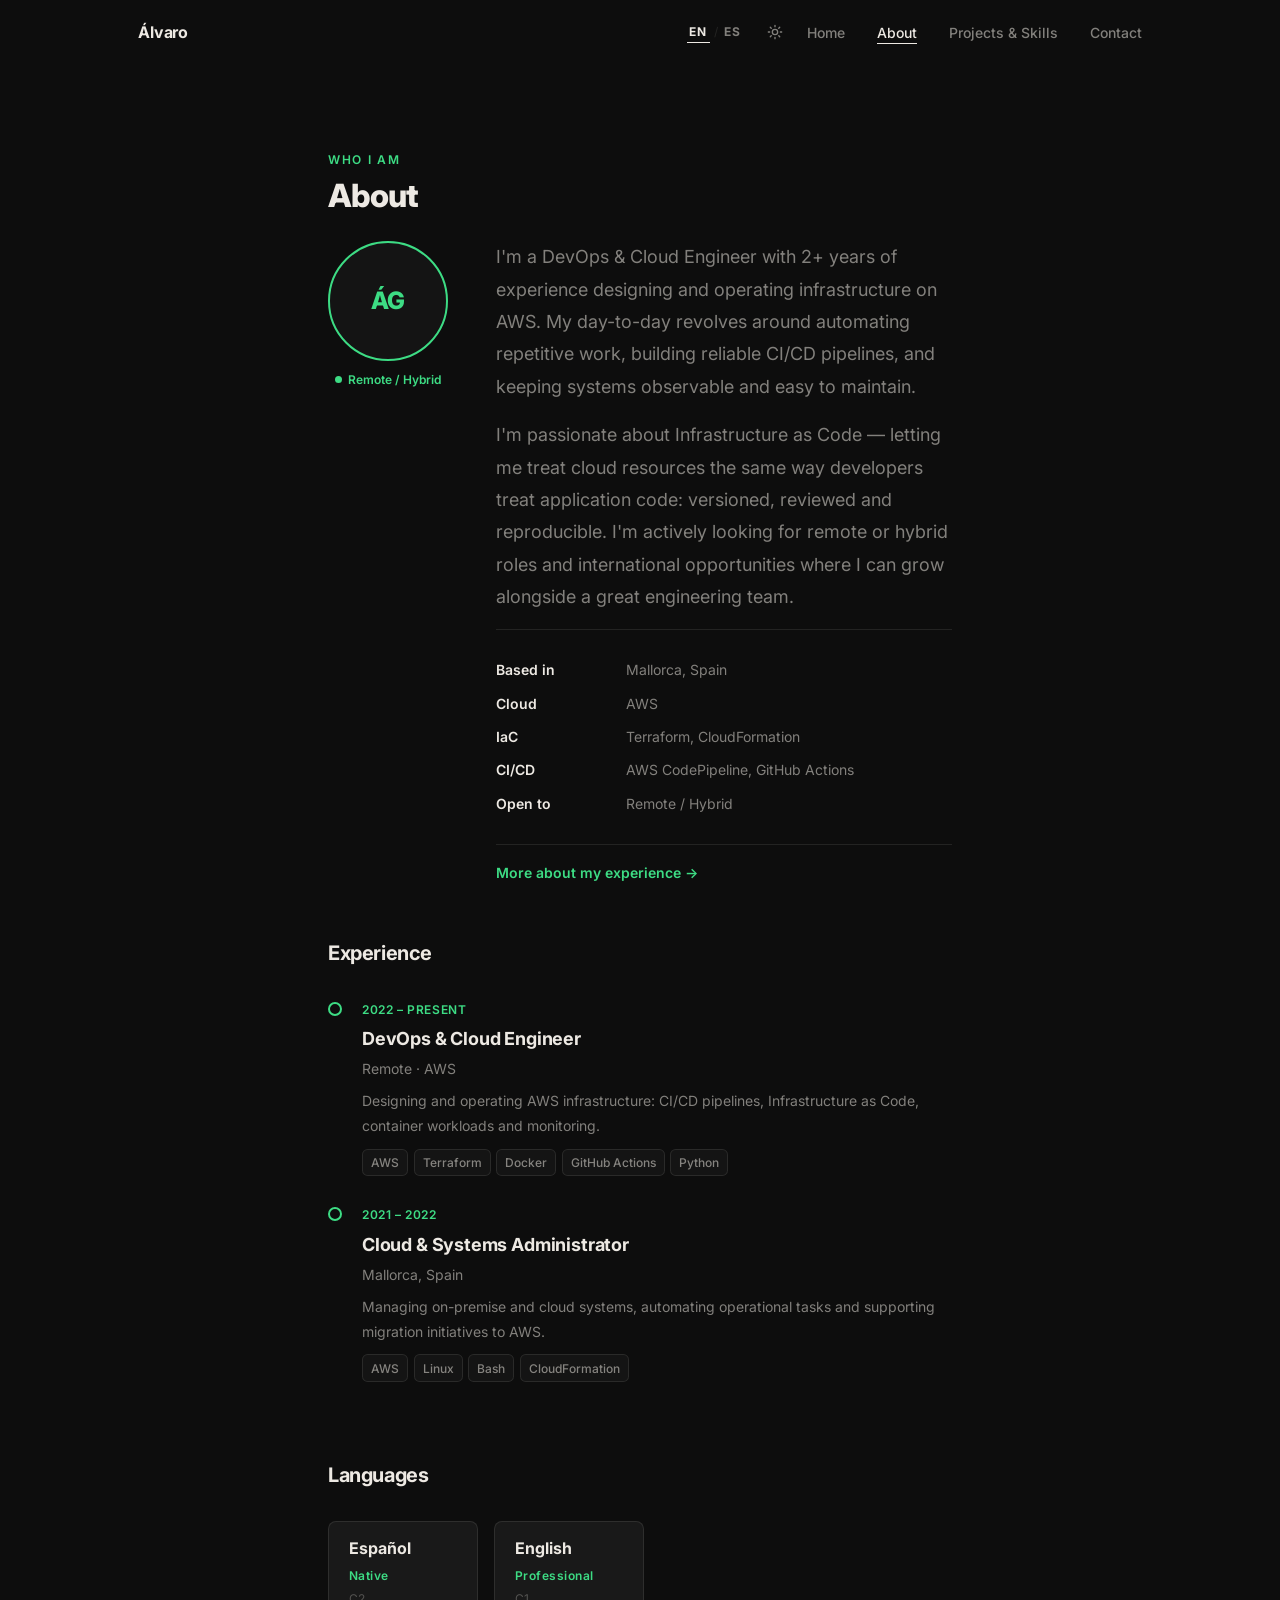
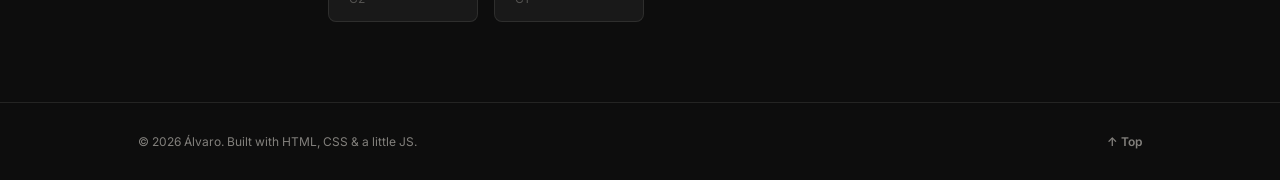
==== about.html @ f9c5a9f3 "claude" ====
<!DOCTYPE html>
<html lang="en">

<head>
    <meta charset="UTF-8" />
    <meta name="viewport" content="width=device-width, initial-scale=1.0" />
    <meta id="meta-desc" name="description"
        content="Álvaro — DevOps & Cloud Engineer. Learn more about my background and what I'm looking for." />
    <title>Álvaro — About</title>
    <meta property="og:title" content="Álvaro — About" />
    <meta property="og:description" content="DevOps & Cloud Engineer with 2+ years on AWS. Based in Mallorca, open to remote opportunities." />
    <meta property="og:type" content="website" />
    <meta property="og:url" content="https://algonzalez.cloud/portfolio/about.html" />
    <meta property="og:image" content="https://algonzalez.cloud/portfolio/imagenes/favicon.png" />
    <link rel="icon" type="image/png" href="imagenes/favicon.png">
    <link rel="preconnect" href="https://fonts.googleapis.com" />
    <link rel="preconnect" href="https://fonts.gstatic.com" crossorigin />
    <link
        href="https://fonts.googleapis.com/css2?family=Inter:ital,wght@0,300;0,400;0,500;0,600;0,700;0,800;1,400&display=swap"
        rel="stylesheet" />
    <link rel="stylesheet" href="styles.css" />
</head>

<body class="page-inner" data-page="about">

    <header class="site-header">
        <div class="container header-inner">
            <a href="index.html" class="logo">Álvaro</a>
            <div class="header-right">
                <div class="lang-switcher" role="group" aria-label="Language selector">
                    <button class="lang-btn" id="langEN" data-lang="en" aria-pressed="true">EN</button>
                    <span class="lang-sep" aria-hidden="true">/</span>
                    <button class="lang-btn" id="langES" data-lang="es" aria-pressed="false">ES</button>
                </div>
                <button class="theme-toggle" id="themeToggle" aria-label="Switch to light mode">
                    <svg class="icon-sun" xmlns="http://www.w3.org/2000/svg" width="16" height="16" viewBox="0 0 24 24"
                        fill="none" stroke="currentColor" stroke-width="2" stroke-linecap="round"
                        stroke-linejoin="round" aria-hidden="true">
                        <circle cx="12" cy="12" r="4" />
                        <path
                            d="M12 2v2M12 20v2M4.93 4.93l1.41 1.41M17.66 17.66l1.41 1.41M2 12h2M20 12h2M6.34 17.66l-1.41 1.41M19.07 4.93l-1.41 1.41" />
                    </svg>
                    <svg class="icon-moon" xmlns="http://www.w3.org/2000/svg" width="16" height="16" viewBox="0 0 24 24"
                        fill="none" stroke="currentColor" stroke-width="2" stroke-linecap="round"
                        stroke-linejoin="round" aria-hidden="true">
                        <path d="M21 12.79A9 9 0 1 1 11.21 3 7 7 0 0 0 21 12.79z" />
                    </svg>
                </button>
                <button class="nav-toggle" id="navToggle" aria-label="Toggle navigation" aria-expanded="false">
                    <span></span><span></span><span></span>
                </button>
                <nav class="main-nav" id="mainNav" aria-label="Main navigation">
                    <ul>
                        <li><a href="index.html" data-i18n="nav-home">Home</a></li>
                        <li><a href="about.html" data-i18n="nav-about">About</a></li>
                        <li><a href="projects.html" data-i18n="nav-projects">Projects & Skills</a></li>
                        <li><a href="contact.html" data-i18n="nav-contact">Contact</a></li>
                    </ul>
                </nav>
            </div>
        </div>
    </header>

    <main>
        <section class="page-section" id="about">
            <div class="container section-inner">
                <span class="section-label" data-i18n="label-about">Who I am</span>
                <h1 class="section-title" data-i18n="title-about">About</h1>
                <div class="about-layout reveal">
                    <!-- Avatar -->
                    <div class="avatar-col">
                        <div class="avatar-circle" aria-hidden="true">ÁG</div>
                        <div class="avatar-available">
                            <span class="avail-dot"></span>
                            <span data-i18n="fact-open-val">Remote / Hybrid</span>
                        </div>
                    </div>

                    <!-- Bio + facts -->
                    <div class="about-content-col">
                        <div class="about-story">
                            <p data-i18n="about-p1">I'm a DevOps &amp; Cloud Engineer with 2+ years of experience designing and
                                operating infrastructure on AWS. My day-to-day revolves around automating repetitive work,
                                building reliable CI/CD pipelines, and keeping systems observable and easy to maintain.</p>
                            <p data-i18n="about-p2">I'm passionate about Infrastructure as Code — letting me treat cloud
                                resources the same way developers treat application code: versioned, reviewed and reproducible.
                                I'm actively looking for remote or hybrid roles and international opportunities where I can grow
                                alongside a great engineering team.</p>
                            <ul class="about-facts">
                                <li><span class="fact-key" data-i18n="fact-location-key">Based in</span><span class="fact-val"
                                        data-i18n="fact-location-val">Mallorca, Spain</span></li>
                                <li><span class="fact-key" data-i18n="fact-cloud-key">Cloud</span><span class="fact-val">AWS</span></li>
                                <li><span class="fact-key" data-i18n="fact-iac-key">IaC</span><span class="fact-val">Terraform, CloudFormation</span></li>
                                <li><span class="fact-key" data-i18n="fact-cicd-key">CI/CD</span><span class="fact-val">AWS CodePipeline, GitHub Actions</span></li>
                                <li><span class="fact-key" data-i18n="fact-open-key">Open to</span><span class="fact-val" data-i18n="fact-open-val">Remote / Hybrid</span></li>
                            </ul>
                            <a href="projects.html" class="text-link" data-i18n="about-link">More about my experience →</a>
                        </div>
                    </div>
                </div>

                <!-- Experience timeline -->
                <div class="reveal">
                    <h2 class="section-subtitle" data-i18n="exp-title">Experience</h2>
                    <div class="experience-timeline">
                        <div class="timeline-item">
                            <div class="timeline-dot"></div>
                            <div>
                                <span class="timeline-period" data-i18n="exp1-period">2022 – Present</span>
                                <p class="timeline-role" data-i18n="exp1-role">DevOps &amp; Cloud Engineer</p>
                                <p class="timeline-place" data-i18n="exp1-place">Remote · AWS</p>
                                <p class="timeline-desc" data-i18n="exp1-desc">Designing and operating AWS infrastructure: CI/CD pipelines, Infrastructure as Code, container workloads and monitoring.</p>
                                <div class="timeline-tags">
                                    <span class="timeline-tag">AWS</span>
                                    <span class="timeline-tag">Terraform</span>
                                    <span class="timeline-tag">Docker</span>
                                    <span class="timeline-tag">GitHub Actions</span>
                                    <span class="timeline-tag">Python</span>
                                </div>
                            </div>
                        </div>
                        <div class="timeline-item">
                            <div class="timeline-dot"></div>
                            <div>
                                <span class="timeline-period" data-i18n="exp2-period">2021 – 2022</span>
                                <p class="timeline-role" data-i18n="exp2-role">Cloud &amp; Systems Administrator</p>
                                <p class="timeline-place" data-i18n="exp2-place">Mallorca, Spain</p>
                                <p class="timeline-desc" data-i18n="exp2-desc">Managing on-premise and cloud systems, automating operational tasks and supporting migration initiatives to AWS.</p>
                                <div class="timeline-tags">
                                    <span class="timeline-tag">AWS</span>
                                    <span class="timeline-tag">Linux</span>
                                    <span class="timeline-tag">Bash</span>
                                    <span class="timeline-tag">CloudFormation</span>
                                </div>
                            </div>
                        </div>
                    </div>
                </div>

                <!-- Languages -->
                <div class="reveal">
                    <h2 class="section-subtitle" data-i18n="lang-title">Languages</h2>
                    <div class="lang-grid">
                        <div class="lang-card">
                            <p class="lang-name">Español</p>
                            <p class="lang-level">Native</p>
                            <p class="lang-sub">C2</p>
                        </div>
                        <div class="lang-card">
                            <p class="lang-name">English</p>
                            <p class="lang-level">Professional</p>
                            <p class="lang-sub">C1</p>
                        </div>
                    </div>
                </div>
            </div>
        </section>
    </main>

    <footer class="site-footer">
        <div class="container footer-inner">
            <p data-i18n="footer-text">&copy; <span id="year"></span> Álvaro. Built with HTML, CSS &amp; a little JS.
            </p>
            <a href="#" class="back-top" data-i18n="footer-top">↑ Top</a>
        </div>
    </footer>

    <script src="main.js"></script>
</body>

</html>
---- styles.css ----
/* ============================================================
   CSS CUSTOM PROPERTIES
   ============================================================ */
:root {
  /* DARK theme — default */
  --bg: #0d0d0d;
  --bg-alt: #141414;
  --surface: #191919;
  --text: #ede9e3;
  --text-muted: rgba(237, 233, 227, .52);
  --text-light: rgba(237, 233, 227, .28);
  --accent: #3ddc84;
  --accent-hover: #2bc972;
  --border: rgba(237, 233, 227, .1);
  --header-scrolled: rgba(13, 13, 13, .92);

  --font: 'Inter', system-ui, -apple-system, sans-serif;
  --fs-xs: 0.75rem;
  --fs-sm: 0.875rem;
  --fs-base: 1rem;
  --fs-lg: 1.125rem;
  --fs-xl: 1.25rem;
  --fs-2xl: 1.5rem;
  --fs-3xl: 2rem;
  --fs-4xl: 3rem;

  --space-xs: .5rem;
  --space-sm: 1rem;
  --space-md: 1.75rem;
  --space-lg: 3rem;
  --space-xl: 5rem;
  --space-2xl: 8rem;

  --radius: .5rem;
  --radius-sm: .35rem;
  --radius-full: 999px;
  --transition: .22s ease;
  --max-w: 1060px;
  --narrow-w: 680px;
  --header-h: 64px;
}

/* LIGHT theme override */
body.light-mode {
  --bg: #faf9f7;
  --bg-alt: #f2f0ec;
  --surface: #ffffff;
  --text: #1a1a1a;
  --text-muted: #6b6b6b;
  --text-light: #9a9a9a;
  --accent: #16a34a;
  --accent-hover: #15803d;
  --border: #e4e1db;
  --header-scrolled: rgba(250, 249, 247, .93);
}

/* ============================================================
   RESET & BASE
   ============================================================ */
*,
*::before,
*::after {
  box-sizing: border-box;
  margin: 0;
  padding: 0;
}

html {
  scroll-behavior: smooth;
  font-size: 16px;
}

body {
  font-family: var(--font);
  background-color: var(--bg);
  color: var(--text);
  line-height: 1.75;
  -webkit-font-smoothing: antialiased;
  transition: background-color .3s ease, color .3s ease;
}

img {
  max-width: 100%;
  display: block;
}

a {
  color: inherit;
  text-decoration: none;
}

ul {
  list-style: none;
}

/* Inner pages entrance animation */
.page-inner main {
  animation: pageFadeIn .4s ease both;
}

@keyframes pageFadeIn {
  from {
    opacity: 0;
    transform: translateY(10px);
  }

  to {
    opacity: 1;
    transform: translateY(0);
  }
}

/* ============================================================
   LAYOUT
   ============================================================ */
.container {
  width: 100%;
  max-width: var(--max-w);
  margin-inline: auto;
  padding-inline: var(--space-md);
}

.section-inner {
  max-width: var(--narrow-w);
}

/* ============================================================
   HEADER
   ============================================================ */
.site-header {
  position: fixed;
  top: 0;
  left: 0;
  right: 0;
  height: var(--header-h);
  z-index: 1000;
  background-color: transparent;
  border-bottom: 1px solid transparent;
  transition: background var(--transition), border-color var(--transition),
    backdrop-filter var(--transition);
}

.site-header.scrolled {
  background-color: var(--header-scrolled);
  backdrop-filter: blur(16px);
  -webkit-backdrop-filter: blur(16px);
  border-bottom-color: var(--border);
}

.header-inner {
  display: flex;
  align-items: center;
  justify-content: space-between;
  height: 100%;
}

.header-right {
  display: flex;
  align-items: center;
  gap: 1.25rem;
}

.logo {
  font-size: var(--fs-base);
  font-weight: 700;
  letter-spacing: -.01em;
  color: var(--text);
  transition: color var(--transition);
}

.logo:hover {
  color: var(--accent);
}

/* Nav links */
.main-nav ul {
  display: flex;
  align-items: center;
  gap: 2rem;
}

.main-nav a {
  font-size: var(--fs-sm);
  font-weight: 500;
  color: var(--text-muted);
  position: relative;
  transition: color var(--transition);
}

.main-nav a::after {
  content: '';
  position: absolute;
  left: 0;
  bottom: -3px;
  width: 0;
  height: 1px;
  background: var(--text);
  transition: width var(--transition);
}

.main-nav a:hover,
.main-nav a.active {
  color: var(--text);
}

.main-nav a:hover::after,
.main-nav a.active::after {
  width: 100%;
}

/* ============================================================
   LANGUAGE SWITCHER
   ============================================================ */
.lang-switcher {
  display: flex;
  align-items: center;
  gap: .25rem;
}

.lang-btn {
  background: none;
  border: none;
  cursor: pointer;
  font-family: var(--font);
  font-size: var(--fs-xs);
  font-weight: 700;
  letter-spacing: .1em;
  color: var(--text-muted);
  padding: 2px;
  position: relative;
  transition: color var(--transition);
}

.lang-btn::after {
  content: '';
  position: absolute;
  left: 0;
  bottom: -2px;
  width: 0;
  height: 1.5px;
  background: var(--text);
  transition: width var(--transition);
}

.lang-btn[aria-pressed="true"] {
  color: var(--text);
}

.lang-btn[aria-pressed="true"]::after {
  width: 100%;
}

.lang-btn:hover {
  color: var(--text);
}

.lang-btn:focus-visible {
  outline: 2px solid var(--accent);
  outline-offset: 3px;
  border-radius: 2px;
}

.lang-sep {
  font-size: var(--fs-xs);
  color: var(--border);
  user-select: none;
}

/* ============================================================
   THEME TOGGLE
   ============================================================ */
.theme-toggle {
  display: flex;
  align-items: center;
  justify-content: center;
  background: none;
  border: none;
  cursor: pointer;
  color: var(--text-muted);
  padding: 4px;
  border-radius: var(--radius-sm);
  transition: color var(--transition);
  flex-shrink: 0;
}

.theme-toggle:hover {
  color: var(--text);
}

.theme-toggle:focus-visible {
  outline: 2px solid var(--accent);
  outline-offset: 3px;
}

/* Icon visibility: dark mode shows sun, light mode shows moon */
.icon-sun {
  display: flex;
}

.icon-moon {
  display: none;
}

body.light-mode .icon-sun {
  display: none;
}

body.light-mode .icon-moon {
  display: flex;
}

/* ============================================================
   HAMBURGER (mobile)
   ============================================================ */
.nav-toggle {
  display: none;
  flex-direction: column;
  justify-content: center;
  gap: 5px;
  background: none;
  border: none;
  cursor: pointer;
  padding: 4px;
}

.nav-toggle span {
  display: block;
  width: 22px;
  height: 1.5px;
  background: var(--text);
  border-radius: 2px;
  transition: transform .28s, opacity .28s;
}

.nav-toggle[aria-expanded="true"] span:nth-child(1) {
  transform: translateY(6.5px) rotate(45deg);
}

.nav-toggle[aria-expanded="true"] span:nth-child(2) {
  opacity: 0;
}

.nav-toggle[aria-expanded="true"] span:nth-child(3) {
  transform: translateY(-6.5px) rotate(-45deg);
}

/* ============================================================
   HERO  (index.html)
   ============================================================ */
.hero-home {
  min-height: 100svh;
  display: flex;
  flex-direction: column;
  align-items: center;
  justify-content: center;
  text-align: center;
  padding: var(--header-h) var(--space-md) var(--space-lg);
  position: relative;
  overflow: hidden;
}

.hero-home::before {
  content: '';
  position: absolute;
  inset: 0;
  pointer-events: none;
  background: radial-gradient(ellipse 900px 700px at 50% 35%,
      rgba(61, 220, 132, .06) 0%, transparent 68%);
}

body.light-mode .hero-home::before {
  background: radial-gradient(ellipse 900px 700px at 50% 35%,
      rgba(22, 163, 74, .05) 0%, transparent 68%);
}

.hero-content {
  position: relative;
  z-index: 1;
  max-width: 640px;
  display: flex;
  flex-direction: column;
  align-items: center;
}

.hero-eyebrow {
  font-size: var(--fs-base);
  font-weight: 400;
  font-style: italic;
  color: var(--text-muted);
  margin-bottom: .35rem;
}

.hero-name {
  font-size: clamp(4rem, 16vw, 8.5rem);
  font-weight: 800;
  letter-spacing: -.045em;
  line-height: 1;
  color: var(--text);
  margin-bottom: .4rem;
}

.hero-name-accent {
  display: block;
  width: 48px;
  height: 3px;
  background: var(--accent);
  border-radius: 2px;
  margin: 0 auto 1.4rem;
}

.hero-role {
  font-size: var(--fs-xl);
  font-weight: 600;
  color: var(--text);
  letter-spacing: -.01em;
  margin-bottom: .75rem;
}

.hero-tagline {
  font-size: var(--fs-base);
  color: var(--text-muted);
  line-height: 1.75;
  max-width: 440px;
  margin-bottom: 2.25rem;
}

.hero-btns {
  display: flex;
  flex-wrap: wrap;
  gap: .85rem;
  justify-content: center;
}

.home-btn {
  display: inline-flex;
  align-items: center;
  padding: .75rem 2rem;
  border-radius: var(--radius-full);
  border: 1.5px solid var(--text);
  font-family: var(--font);
  font-size: var(--fs-sm);
  font-weight: 500;
  color: var(--text);
  letter-spacing: .025em;
  cursor: pointer;
  transition: background var(--transition), color var(--transition),
    border-color var(--transition), transform var(--transition);
}

.home-btn:hover {
  background: var(--text);
  color: var(--bg);
  transform: translateY(-2px);
}

.home-btn:focus-visible {
  outline: 2px solid var(--accent);
  outline-offset: 3px;
}

/* ============================================================
   INNER PAGES — shared section layout
   ============================================================ */
.page-section {
  padding-block: var(--space-xl);
  padding-top: calc(var(--header-h) + var(--space-xl));
}

.section-label {
  display: inline-block;
  font-size: var(--fs-xs);
  font-weight: 600;
  letter-spacing: .14em;
  text-transform: uppercase;
  color: var(--accent);
  margin-bottom: var(--space-xs);
}

.section-title {
  font-size: var(--fs-3xl);
  font-weight: 800;
  letter-spacing: -.03em;
  line-height: 1.1;
  color: var(--text);
  margin-bottom: var(--space-md);
}

/* ============================================================
   ABOUT
   ============================================================ */
.about-story {
  display: flex;
  flex-direction: column;
  gap: var(--space-sm);
}

.about-story p {
  font-size: var(--fs-lg);
  color: var(--text-muted);
  line-height: 1.8;
}

.about-facts {
  display: flex;
  flex-direction: column;
  gap: .55rem;
  padding: var(--space-md) 0;
  border-top: 1px solid var(--border);
  border-bottom: 1px solid var(--border);
}

.about-facts li {
  display: flex;
  gap: 1.25rem;
  font-size: var(--fs-sm);
}

.fact-key {
  min-width: 110px;
  font-weight: 600;
  color: var(--text);
  flex-shrink: 0;
}

.fact-val {
  color: var(--text-muted);
}

.text-link {
  display: inline-block;
  font-size: var(--fs-sm);
  font-weight: 600;
  color: var(--accent);
  border-bottom: 1px solid transparent;
  padding-bottom: 1px;
  transition: border-color var(--transition);
}

.text-link:hover {
  border-color: var(--accent);
}

/* ============================================================
   PROJECTS
   ============================================================ */
.projects-intro {
  font-size: var(--fs-lg);
  color: var(--text-muted);
  margin-bottom: var(--space-lg);
  max-width: var(--narrow-w);
  line-height: 1.8;
}

.projects-grid {
  display: grid;
  grid-template-columns: 1fr;
  gap: 1.25rem;
  max-width: var(--max-w);
}

.project-card {
  background: var(--surface);
  border: 1px solid var(--border);
  border-radius: var(--radius);
  padding: var(--space-md);
  display: flex;
  flex-direction: column;
  gap: .75rem;
  transition: border-color var(--transition), transform var(--transition);
}

.project-card:hover {
  border-color: var(--text-light);
  transform: translateY(-3px);
}

.project-name {
  font-size: var(--fs-xl);
  font-weight: 700;
  letter-spacing: -.02em;
  line-height: 1.25;
  color: var(--text);
}

.project-desc {
  font-size: var(--fs-sm);
  color: var(--text-muted);
  line-height: 1.75;
  flex: 1;
}

.project-stack {
  font-size: var(--fs-xs);
  color: var(--text-light);
  letter-spacing: .01em;
}

.project-link {
  display: inline-block;
  align-self: flex-start;
  font-size: var(--fs-xs);
  font-weight: 600;
  color: var(--accent);
  border-bottom: 1px solid transparent;
  padding-bottom: 1px;
  transition: border-color var(--transition);
}

.project-link:hover {
  border-color: var(--accent);
}

/* ============================================================
   SKILLS
   ============================================================ */
.skills-block {
  display: flex;
  flex-direction: column;
  gap: var(--space-md);
  max-width: var(--max-w);
}

.skill-group {
  display: flex;
  flex-direction: column;
  gap: .65rem;
  padding-bottom: var(--space-md);
  border-bottom: 1px solid var(--border);
}

.skill-group:last-child {
  border-bottom: none;
  padding-bottom: 0;
}

.skill-cat {
  font-size: var(--fs-xs);
  font-weight: 700;
  letter-spacing: .1em;
  text-transform: uppercase;
  color: var(--text-muted);
}

.badges {
  display: flex;
  flex-wrap: wrap;
  gap: .45rem;
}

.badge {
  display: inline-flex;
  align-items: center;
  font-size: var(--fs-xs);
  font-weight: 500;
  color: var(--text);
  background-color: var(--bg-alt);
  border: 1px solid var(--border);
  padding: .3rem .8rem;
  border-radius: var(--radius-sm);
  letter-spacing: .01em;
  transition: border-color var(--transition), transform var(--transition);
}

.badge:hover {
  border-color: var(--text-light);
  transform: translateY(-1px);
}

/* ============================================================
   CONTACT
   ============================================================ */
.contact-sub {
  font-size: var(--fs-lg);
  color: var(--text-muted);
  margin-bottom: var(--space-md);
  line-height: 1.75;
}

.contact-links {
  display: flex;
  flex-wrap: wrap;
  gap: .85rem;
}

.contact-btn {
  display: inline-flex;
  align-items: center;
  font-family: var(--font);
  font-size: var(--fs-sm);
  font-weight: 600;
  border-radius: var(--radius-sm);
  padding: .65rem 1.4rem;
  cursor: pointer;
  border: 1.5px solid transparent;
  transition: background var(--transition), color var(--transition), border-color var(--transition), transform var(--transition);
}

.contact-btn:focus-visible {
  outline: 2px solid var(--accent);
  outline-offset: 3px;
}

.contact-btn-primary {
  background-color: var(--text);
  color: var(--bg);
  border-color: var(--text);
}

.contact-btn-primary:hover {
  background-color: var(--accent);
  border-color: var(--accent);
  transform: translateY(-2px);
}

.contact-btn-ghost {
  background-color: transparent;
  color: var(--text);
  border-color: var(--border);
}

.contact-btn-ghost:hover {
  border-color: var(--text-muted);
  background-color: var(--bg-alt);
  transform: translateY(-2px);
}

/* ============================================================
   FOOTER
   ============================================================ */
.site-footer {
  border-top: 1px solid var(--border);
  padding-block: var(--space-md);
  background: var(--bg);
}

.footer-inner {
  display: flex;
  align-items: center;
  justify-content: space-between;
  flex-wrap: wrap;
  gap: var(--space-xs);
}

.footer-inner p {
  font-size: var(--fs-xs);
  color: var(--text-muted);
}

.back-top {
  font-size: var(--fs-xs);
  font-weight: 600;
  color: var(--text-muted);
  transition: color var(--transition);
}

.back-top:hover {
  color: var(--text);
}

/* ============================================================
   SCROLL REVEAL
   ============================================================ */
.reveal {
  opacity: 0;
  transform: translateY(22px);
  transition: opacity .6s ease, transform .6s ease;
}

.reveal.visible {
  opacity: 1;
  transform: translateY(0);
}

.reveal-stagger>* {
  opacity: 0;
  transform: translateY(18px);
  transition: opacity .5s ease, transform .5s ease;
}

.reveal-stagger.visible>* {
  opacity: 1;
  transform: translateY(0);
}

.reveal-stagger.visible>*:nth-child(1) {
  transition-delay: .05s;
}

.reveal-stagger.visible>*:nth-child(2) {
  transition-delay: .15s;
}

.reveal-stagger.visible>*:nth-child(3) {
  transition-delay: .25s;
}

.reveal-stagger.visible>*:nth-child(4) {
  transition-delay: .35s;
}

.reveal-stagger.visible>*:nth-child(5) {
  transition-delay: .45s;
}

/* ============================================================
   HERO STATS
   ============================================================ */
.hero-stats {
  display: flex;
  gap: 2.5rem;
  justify-content: center;
  flex-wrap: wrap;
  margin-bottom: 2rem;
}

.hero-stat {
  display: flex;
  flex-direction: column;
  align-items: center;
  gap: .2rem;
}

.stat-value {
  font-size: var(--fs-2xl);
  font-weight: 800;
  color: var(--text);
  letter-spacing: -.02em;
  line-height: 1;
}

.stat-label {
  font-size: var(--fs-xs);
  color: var(--text-muted);
  letter-spacing: .06em;
  text-transform: uppercase;
}

/* ============================================================
   SCROLL INDICATOR
   ============================================================ */
.scroll-indicator {
  position: absolute;
  bottom: 2.25rem;
  left: 50%;
  transform: translateX(-50%);
  display: flex;
  flex-direction: column;
  align-items: center;
  gap: .3rem;
  color: var(--text-light);
  animation: scrollBounce 2.2s ease-in-out infinite;
  cursor: default;
  user-select: none;
}

.scroll-indicator span {
  font-size: var(--fs-xs);
  letter-spacing: .1em;
  text-transform: uppercase;
}

@keyframes scrollBounce {
  0%, 100% { transform: translateX(-50%) translateY(0); }
  50%       { transform: translateX(-50%) translateY(7px); }
}

/* ============================================================
   AVATAR + ABOUT LAYOUT
   ============================================================ */
.about-layout {
  display: grid;
  grid-template-columns: auto 1fr;
  gap: var(--space-lg);
  align-items: start;
}

.avatar-col {
  display: flex;
  flex-direction: column;
  align-items: center;
  gap: var(--space-xs);
}

.avatar-circle {
  width: 120px;
  height: 120px;
  border-radius: 50%;
  border: 2px solid var(--accent);
  display: flex;
  align-items: center;
  justify-content: center;
  font-size: var(--fs-2xl);
  font-weight: 800;
  color: var(--accent);
  background: var(--bg-alt);
  flex-shrink: 0;
  letter-spacing: -.02em;
}

.avatar-available {
  display: flex;
  align-items: center;
  gap: .4rem;
  font-size: var(--fs-xs);
  color: var(--accent);
  font-weight: 600;
  white-space: nowrap;
}

.avail-dot {
  width: 7px;
  height: 7px;
  border-radius: 50%;
  background: var(--accent);
  flex-shrink: 0;
  animation: pulse 2s ease-in-out infinite;
}

@keyframes pulse {
  0%, 100% { opacity: 1; transform: scale(1); }
  50%       { opacity: .5; transform: scale(.85); }
}

@media (max-width: 640px) {
  .about-layout {
    grid-template-columns: 1fr;
  }
  .avatar-col {
    flex-direction: row;
    justify-content: flex-start;
  }
  .avatar-circle {
    width: 80px;
    height: 80px;
    font-size: var(--fs-xl);
  }
}

/* ============================================================
   EXPERIENCE TIMELINE
   ============================================================ */
.section-subtitle {
  font-size: var(--fs-xl);
  font-weight: 700;
  letter-spacing: -.02em;
  color: var(--text);
  margin-bottom: var(--space-md);
  margin-top: var(--space-lg);
}

.experience-timeline {
  display: flex;
  flex-direction: column;
  gap: 0;
}

.timeline-item {
  display: grid;
  grid-template-columns: 14px 1fr;
  gap: 0 1.25rem;
  position: relative;
  padding-bottom: var(--space-md);
}

.timeline-item:not(:last-child) .timeline-dot::after {
  content: '';
  position: absolute;
  left: 6px;
  top: 14px;
  bottom: 0;
  width: 2px;
  background: var(--border);
}

.timeline-dot {
  width: 14px;
  height: 14px;
  border-radius: 50%;
  border: 2px solid var(--accent);
  background: var(--bg);
  flex-shrink: 0;
  margin-top: 3px;
  position: relative;
  z-index: 1;
}

.timeline-period {
  display: block;
  font-size: var(--fs-xs);
  font-weight: 600;
  letter-spacing: .05em;
  color: var(--accent);
  text-transform: uppercase;
  margin-bottom: .2rem;
}

.timeline-role {
  font-size: var(--fs-lg);
  font-weight: 700;
  color: var(--text);
  letter-spacing: -.01em;
  margin-bottom: .15rem;
}

.timeline-place {
  font-size: var(--fs-sm);
  color: var(--text-muted);
  margin-bottom: .5rem;
}

.timeline-desc {
  font-size: var(--fs-sm);
  color: var(--text-muted);
  line-height: 1.75;
  margin-bottom: .65rem;
}

.timeline-tags {
  display: flex;
  flex-wrap: wrap;
  gap: .35rem;
}

.timeline-tag {
  font-size: var(--fs-xs);
  font-weight: 500;
  color: var(--text-muted);
  background: var(--bg-alt);
  border: 1px solid var(--border);
  border-radius: var(--radius-sm);
  padding: .15rem .5rem;
}

/* ============================================================
   LANGUAGES (about)
   ============================================================ */
.lang-grid {
  display: flex;
  gap: 1rem;
  flex-wrap: wrap;
}

.lang-card {
  background: var(--surface);
  border: 1px solid var(--border);
  border-radius: var(--radius);
  padding: .75rem 1.25rem;
  min-width: 150px;
}

.lang-name {
  font-size: var(--fs-base);
  font-weight: 700;
  color: var(--text);
  margin-bottom: .2rem;
}

.lang-level {
  font-size: var(--fs-xs);
  color: var(--accent);
  font-weight: 600;
  letter-spacing: .04em;
}

.lang-sub {
  font-size: var(--fs-xs);
  color: var(--text-light);
  margin-top: .1rem;
}

/* ============================================================
   SKILL PROFICIENCY DOTS
   ============================================================ */
.badge.lvl-3::after { content: '●●●'; color: var(--accent); font-size: 6px; margin-left: 5px; vertical-align: middle; opacity: .9; }
.badge.lvl-2::after { content: '●●○'; color: var(--accent); font-size: 6px; margin-left: 5px; vertical-align: middle; opacity: .9; }
.badge.lvl-1::after { content: '●○○'; color: var(--accent); font-size: 6px; margin-left: 5px; vertical-align: middle; opacity: .9; }

.badge .skill-icon {
  width: 14px;
  height: 14px;
  object-fit: contain;
  margin-right: 4px;
  vertical-align: middle;
  position: relative;
  top: -1px;
}

/* ============================================================
   CONTACT — availability + cards
   ============================================================ */
.contact-availability {
  display: inline-flex;
  align-items: center;
  gap: .5rem;
  background: var(--surface);
  border: 1px solid var(--border);
  border-radius: var(--radius-full);
  padding: .4rem 1rem;
  margin-bottom: var(--space-md);
  font-size: var(--fs-sm);
  font-weight: 600;
  color: var(--accent);
}

.contact-cards {
  display: grid;
  grid-template-columns: repeat(auto-fit, minmax(220px, 1fr));
  gap: 1rem;
  margin-top: var(--space-md);
}

.contact-card {
  background: var(--surface);
  border: 1px solid var(--border);
  border-radius: var(--radius);
  padding: 1.25rem var(--space-md);
  display: flex;
  flex-direction: column;
  gap: .35rem;
  transition: border-color var(--transition), transform var(--transition);
  text-decoration: none;
}

.contact-card:hover {
  border-color: var(--text-light);
  transform: translateY(-3px);
}

.contact-card-label {
  font-size: var(--fs-xs);
  font-weight: 700;
  letter-spacing: .1em;
  text-transform: uppercase;
  color: var(--text-muted);
}

.contact-card-value {
  font-size: var(--fs-base);
  font-weight: 600;
  color: var(--text);
  word-break: break-all;
}

.contact-card-sub {
  font-size: var(--fs-xs);
  color: var(--text-light);
}

/* ============================================================
   GRAPH SECTION HEADER (projects page)
   ============================================================ */
.graph-section-header {
  padding-block: var(--space-md);
  border-top: 1px solid var(--border);
}

.graph-subtitle-text {
  font-size: var(--fs-sm);
  color: var(--text-muted);
  margin-top: .35rem;
}

/* ============================================================
   INTRO OVERLAY
   ============================================================ */
#intro-overlay {
  position: fixed;
  inset: 0;
  background: #000;
  z-index: 9999;
  display: flex;
  align-items: center;
  justify-content: center;
  opacity: 1;
  transition: opacity 0.45s ease;
}

#intro-overlay.intro-out {
  opacity: 0;
  pointer-events: none;
}

.intro-logo-wrap {
  display: flex;
  align-items: center;
  justify-content: center;
}

.intro-logo {
  width: 140px;
  height: 140px;
  object-fit: contain;
  animation: introLogoAnim 2.8s cubic-bezier(0.25, 0.46, 0.45, 0.94) forwards;
}

@keyframes introLogoAnim {
  0% {
    opacity: 0;
    transform: scale(0.82);
    filter: drop-shadow(0 0 0px #00ff41);
  }
  28% {
    opacity: 1;
    transform: scale(1);
    filter: drop-shadow(0 0 16px #00ff41) drop-shadow(0 0 36px rgba(0, 255, 65, 0.45));
  }
  62% {
    opacity: 1;
    transform: scale(1.01);
    filter: drop-shadow(0 0 26px #00ff41)
            drop-shadow(0 0 55px rgba(0, 255, 65, 0.55))
            drop-shadow(0 0 80px rgba(0, 255, 65, 0.25));
  }
  85% {
    opacity: 1;
    transform: scale(1.04);
    filter: drop-shadow(0 0 20px #00ff41) drop-shadow(0 0 42px rgba(0, 255, 65, 0.5));
  }
  100% {
    opacity: 0;
    transform: scale(1.1);
    filter: drop-shadow(0 0 0px #00ff41);
  }
}

/* ============================================================
   RESPONSIVE — tablet ≥640px
   ============================================================ */
@media (min-width: 640px) {
  .projects-grid {
    grid-template-columns: repeat(2, 1fr);
  }
}

@media (min-width: 1024px) {
  .projects-grid {
    grid-template-columns: repeat(3, 1fr);
  }

  .skills-block {
    display: grid;
    grid-template-columns: repeat(2, 1fr);
    gap: var(--space-md) var(--space-lg);
  }

  .skill-group {
    padding-bottom: var(--space-sm);
  }
}

/* ============================================================
   RESPONSIVE — mobile menu <768px
   ============================================================ */
@media (max-width: 767px) {
  .nav-toggle {
    display: flex;
  }

  .main-nav {
    position: fixed;
    top: var(--header-h);
    left: 0;
    right: 0;
    background: var(--surface);
    border-bottom: 1px solid var(--border);
    padding: var(--space-md);
    transform: translateY(-110%);
    transition: transform .28s ease;
    z-index: 999;
  }

  .main-nav.open {
    transform: translateY(0);
  }

  .main-nav ul {
    flex-direction: column;
    align-items: flex-start;
    gap: var(--space-sm);
  }

  .main-nav a {
    font-size: var(--fs-base);
    color: var(--text);
  }

  .hero-btns {
    flex-direction: column;
    align-items: center;
  }

  .home-btn {
    width: 100%;
    max-width: 260px;
    justify-content: center;
  }

  .section-title {
    font-size: var(--fs-2xl);
  }

  .about-story p,
  .contact-sub {
    font-size: var(--fs-base);
  }
}
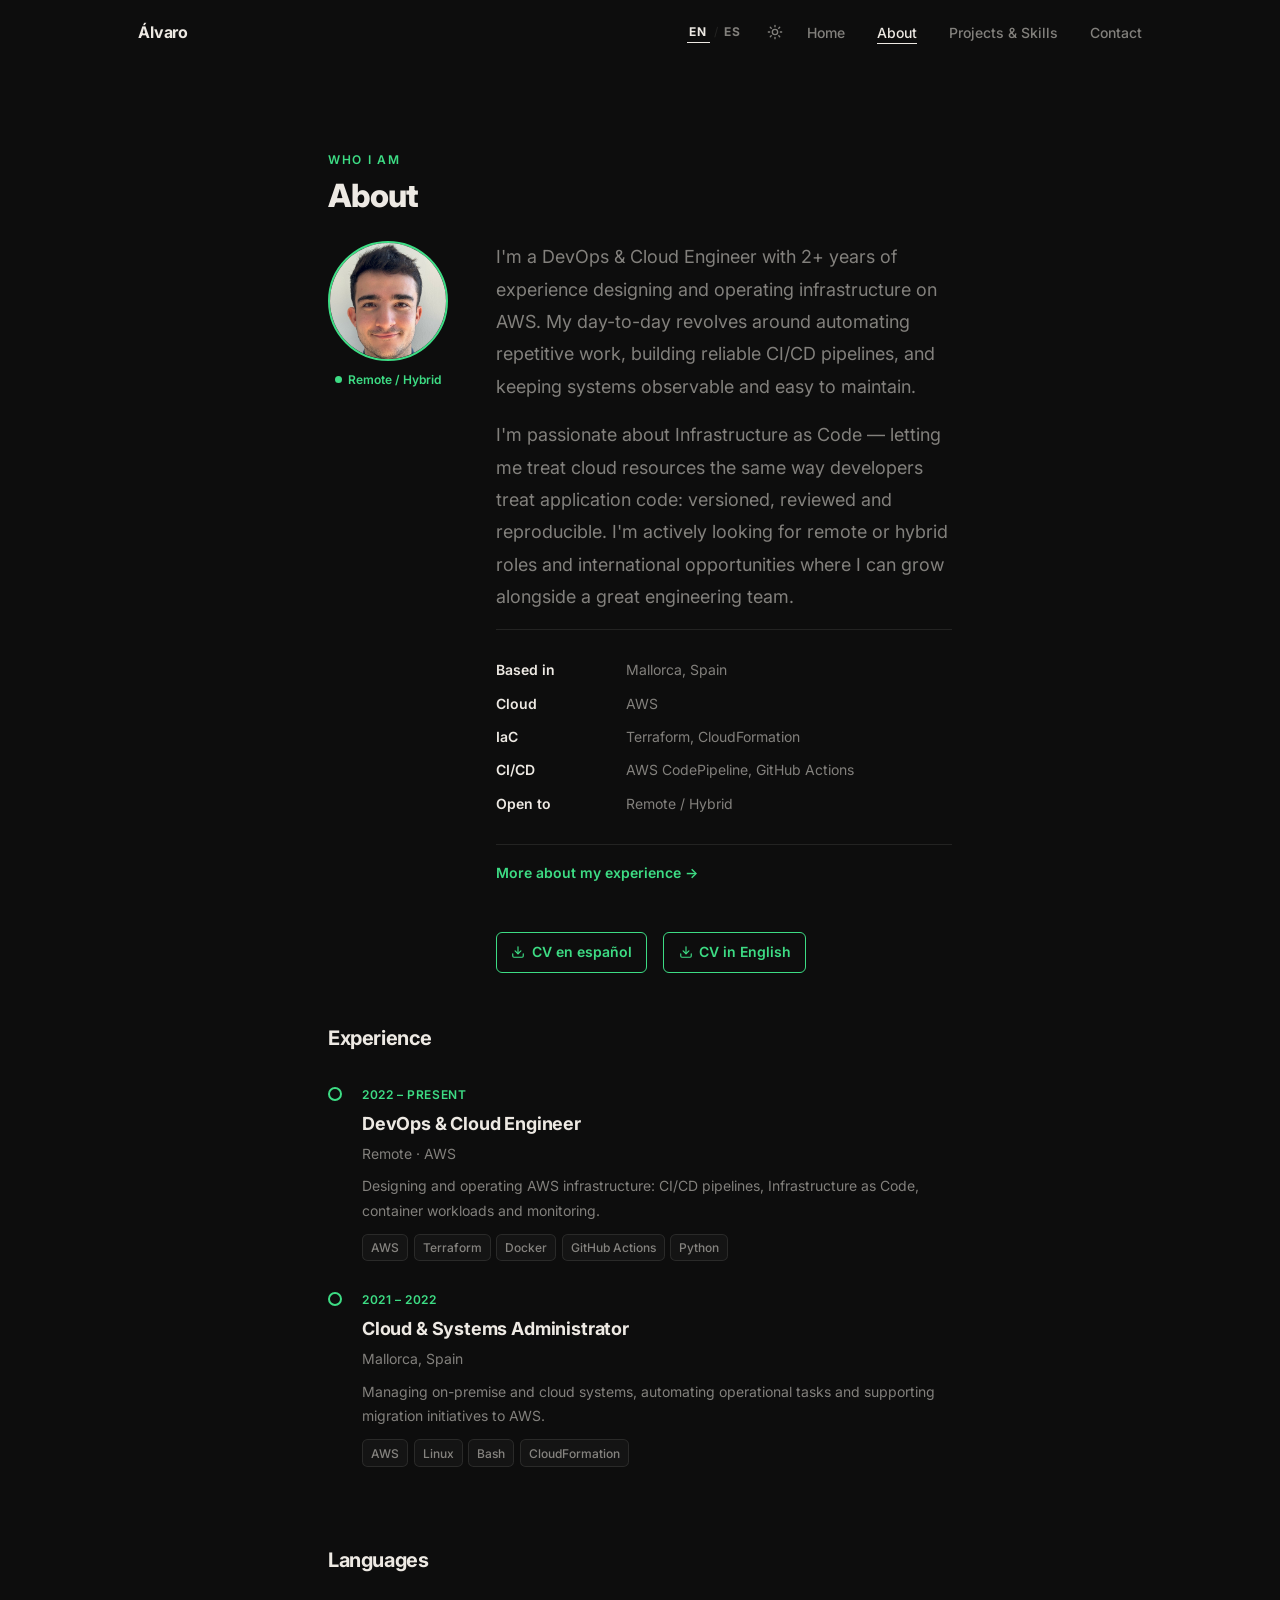
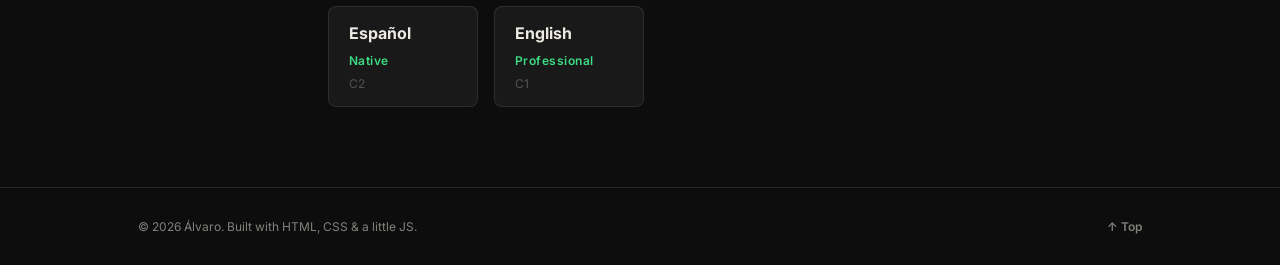
==== commit 7049f1d7: "Merge pull request #3 from AlGonzalezGuardiola/claude/priceless-jones cv" ====
--- a/about.html
+++ b/about.html
@@ -69,7 +69,7 @@
                 <div class="about-layout reveal">
                     <!-- Avatar -->
                     <div class="avatar-col">
-                        <div class="avatar-circle" aria-hidden="true">ÁG</div>
+                        <img src="imagenes/foto_cv.jpg" alt="Álvaro González" class="avatar-photo" />
                         <div class="avatar-available">
                             <span class="avail-dot"></span>
                             <span data-i18n="fact-open-val">Remote / Hybrid</span>
@@ -95,6 +95,16 @@
                                 <li><span class="fact-key" data-i18n="fact-open-key">Open to</span><span class="fact-val" data-i18n="fact-open-val">Remote / Hybrid</span></li>
                             </ul>
                             <a href="projects.html" class="text-link" data-i18n="about-link">More about my experience →</a>
+                            <div class="cv-downloads">
+                                <a href="CV/CV_Alvaro_Gonzalez_ES.pdf" download class="btn-cv">
+                                    <svg xmlns="http://www.w3.org/2000/svg" width="14" height="14" viewBox="0 0 24 24" fill="none" stroke="currentColor" stroke-width="2" stroke-linecap="round" stroke-linejoin="round" aria-hidden="true"><path d="M21 15v4a2 2 0 0 1-2 2H5a2 2 0 0 1-2-2v-4"/><polyline points="7 10 12 15 17 10"/><line x1="12" y1="15" x2="12" y2="3"/></svg>
+                                    <span data-i18n="cv-btn-es">CV en español</span>
+                                </a>
+                                <a href="CV/CV_Alvaro_Gonzalez_EN.pdf" download class="btn-cv">
+                                    <svg xmlns="http://www.w3.org/2000/svg" width="14" height="14" viewBox="0 0 24 24" fill="none" stroke="currentColor" stroke-width="2" stroke-linecap="round" stroke-linejoin="round" aria-hidden="true"><path d="M21 15v4a2 2 0 0 1-2 2H5a2 2 0 0 1-2-2v-4"/><polyline points="7 10 12 15 17 10"/><line x1="12" y1="15" x2="12" y2="3"/></svg>
+                                    <span data-i18n="cv-btn-en">CV in English</span>
+                                </a>
+                            </div>
                         </div>
                     </div>
                 </div>
--- a/styles.css
+++ b/styles.css
@@ -881,20 +881,14 @@
   gap: var(--space-xs);
 }
 
-.avatar-circle {
+.avatar-photo {
   width: 120px;
   height: 120px;
   border-radius: 50%;
   border: 2px solid var(--accent);
-  display: flex;
-  align-items: center;
-  justify-content: center;
-  font-size: var(--fs-2xl);
-  font-weight: 800;
-  color: var(--accent);
-  background: var(--bg-alt);
+  object-fit: cover;
+  object-position: center top;
   flex-shrink: 0;
-  letter-spacing: -.02em;
 }
 
 .avatar-available {
@@ -921,6 +915,32 @@
   50%       { opacity: .5; transform: scale(.85); }
 }
 
+.cv-downloads {
+  display: flex;
+  gap: var(--space-sm);
+  margin-top: var(--space-md);
+  flex-wrap: wrap;
+}
+
+.btn-cv {
+  display: inline-flex;
+  align-items: center;
+  gap: .4rem;
+  padding: .45rem .9rem;
+  border: 1.5px solid var(--accent);
+  border-radius: 6px;
+  color: var(--accent);
+  font-size: var(--fs-sm);
+  font-weight: 600;
+  text-decoration: none;
+  transition: background .2s, color .2s;
+}
+
+.btn-cv:hover {
+  background: var(--accent);
+  color: var(--bg);
+}
+
 @media (max-width: 640px) {
   .about-layout {
     grid-template-columns: 1fr;
@@ -929,10 +949,9 @@
     flex-direction: row;
     justify-content: flex-start;
   }
-  .avatar-circle {
+  .avatar-photo {
     width: 80px;
     height: 80px;
-    font-size: var(--fs-xl);
   }
 }
 
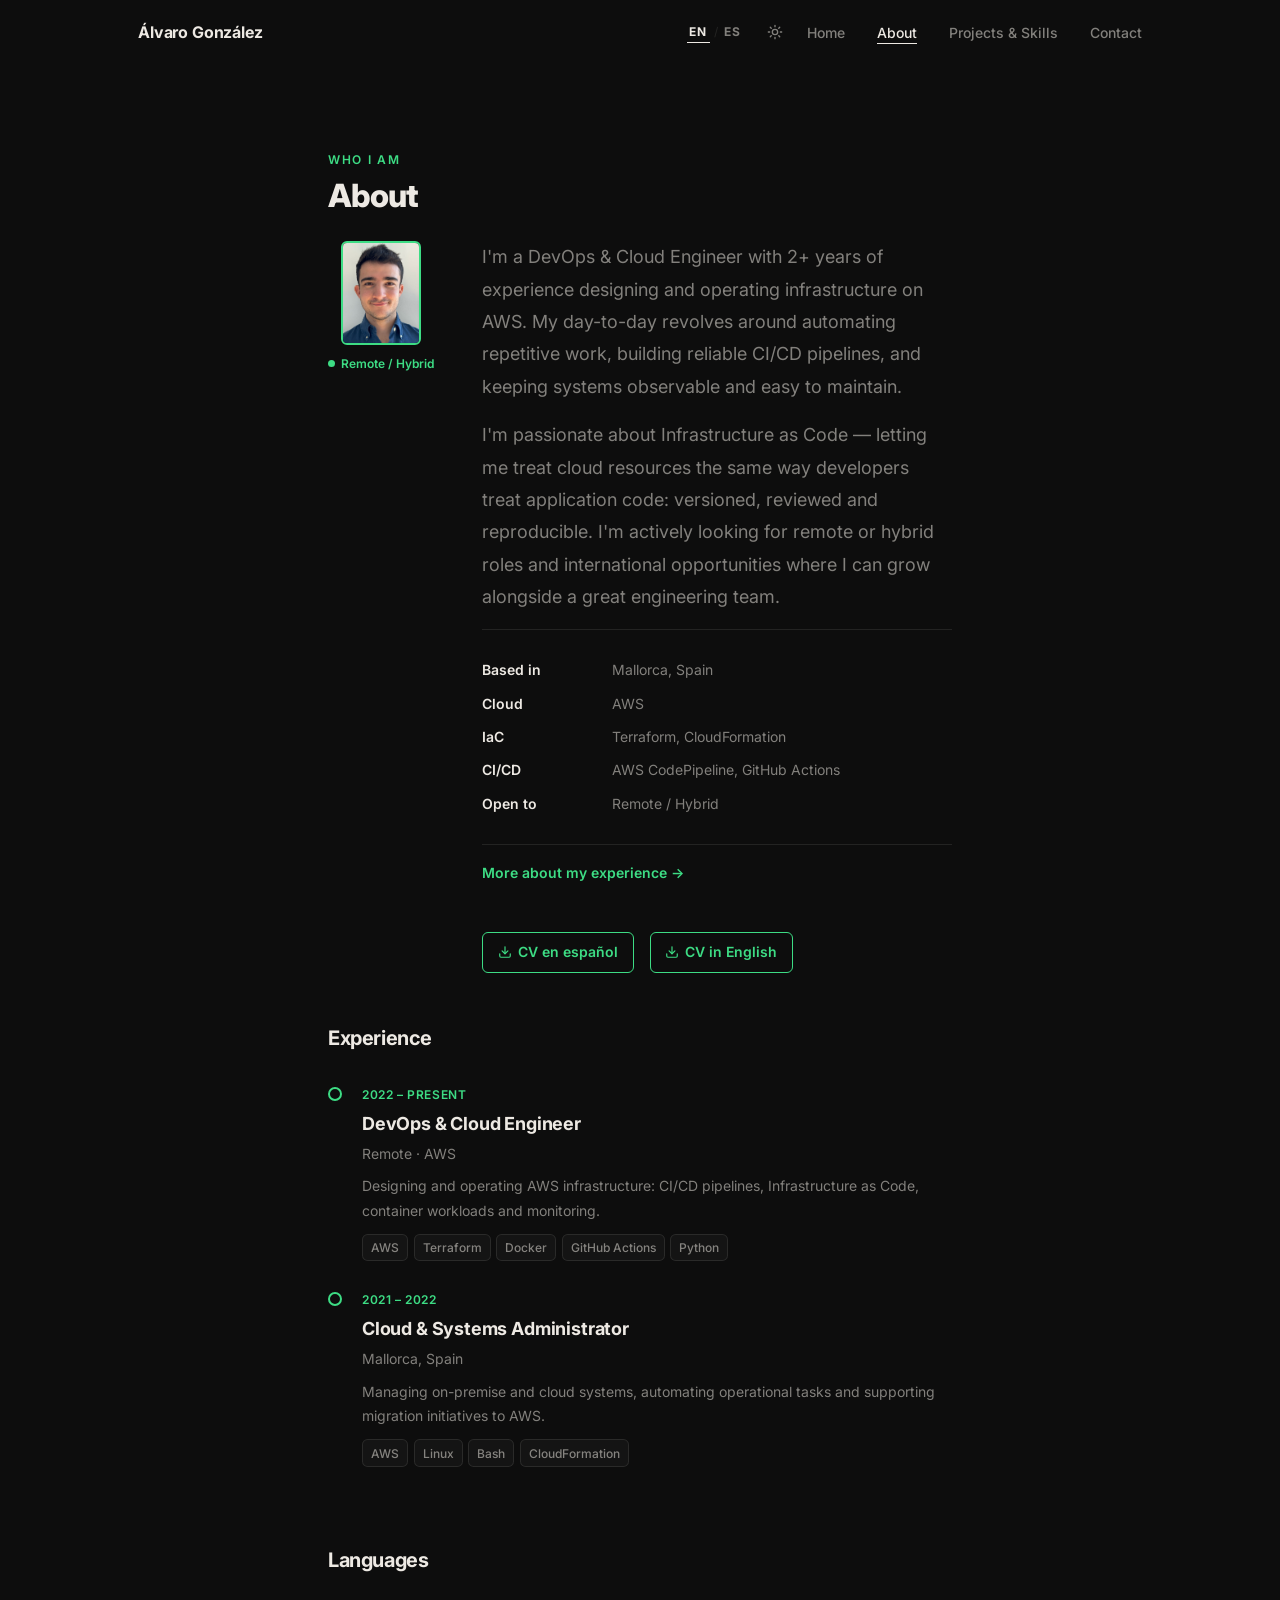
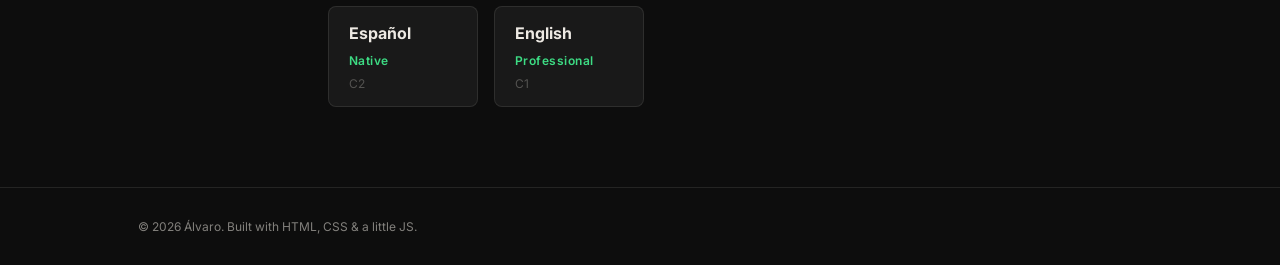
==== commit 41fb542f: "feat: UI improvements across all pages - Remove ↑ Top button from all footers - Remove scroll-down i" ====
--- a/about.html
+++ b/about.html
@@ -25,7 +25,7 @@
 
     <header class="site-header">
         <div class="container header-inner">
-            <a href="index.html" class="logo">Álvaro</a>
+            <a href="index.html" class="logo">Álvaro González</a>
             <div class="header-right">
                 <div class="lang-switcher" role="group" aria-label="Language selector">
                     <button class="lang-btn" id="langEN" data-lang="en" aria-pressed="true">EN</button>
@@ -171,7 +171,6 @@
         <div class="container footer-inner">
             <p data-i18n="footer-text">&copy; <span id="year"></span> Álvaro. Built with HTML, CSS &amp; a little JS.
             </p>
-            <a href="#" class="back-top" data-i18n="footer-top">↑ Top</a>
         </div>
     </footer>
 
--- a/styles.css
+++ b/styles.css
@@ -882,9 +882,9 @@
 }
 
 .avatar-photo {
-  width: 120px;
-  height: 120px;
-  border-radius: 50%;
+  width: 80px;
+  height: 104px;
+  border-radius: 6px;
   border: 2px solid var(--accent);
   object-fit: cover;
   object-position: center top;
@@ -950,8 +950,8 @@
     justify-content: flex-start;
   }
   .avatar-photo {
-    width: 80px;
-    height: 80px;
+    width: 60px;
+    height: 78px;
   }
 }
 
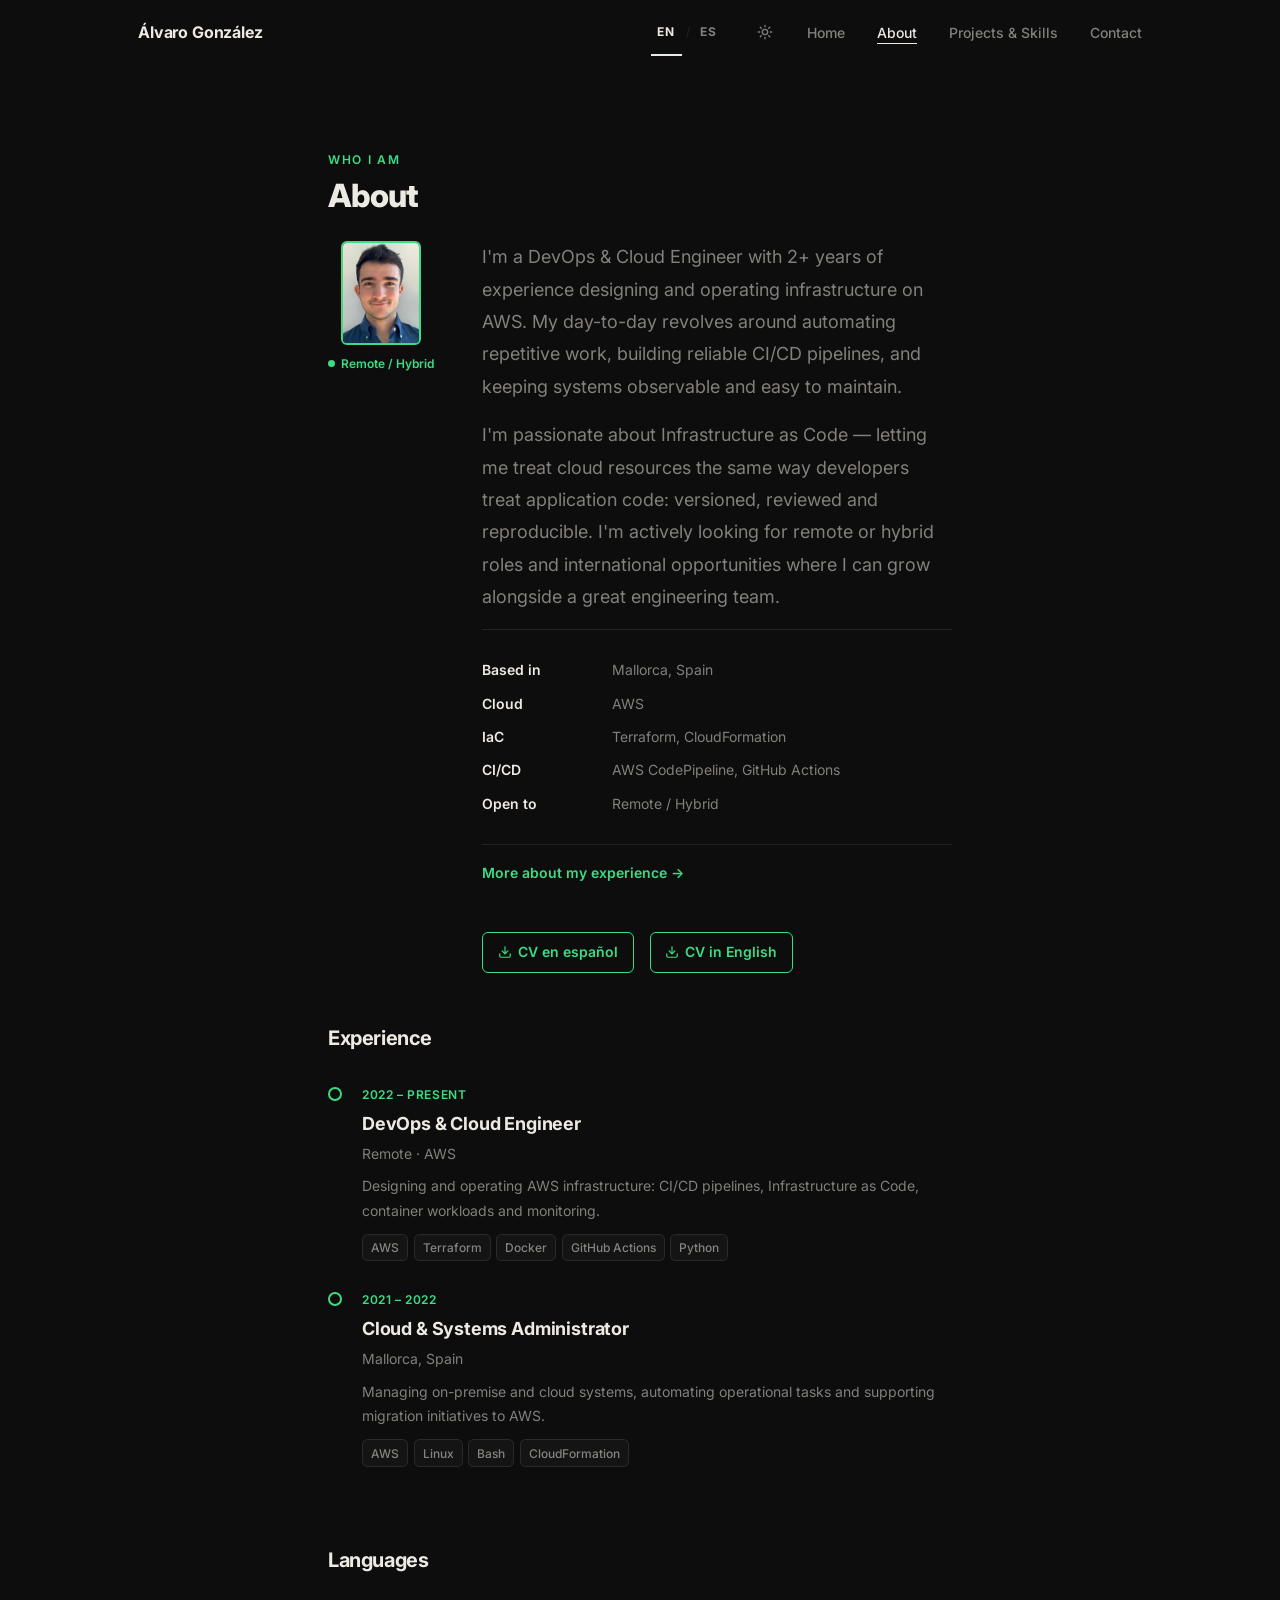
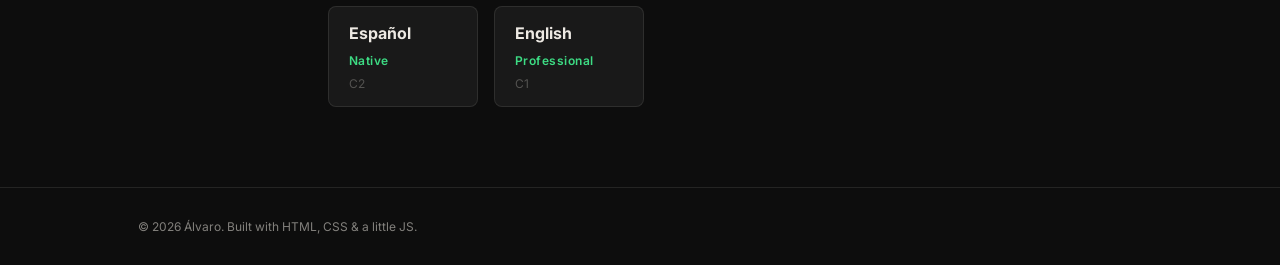
==== commit 426c54bc: "feat: UI/UX improvements + add CLAUDE.md Accessibility: - Add skip-to-main-content link on all pages" ====
--- a/about.html
+++ b/about.html
@@ -18,10 +18,12 @@
     <link
         href="https://fonts.googleapis.com/css2?family=Inter:ital,wght@0,300;0,400;0,500;0,600;0,700;0,800;1,400&display=swap"
         rel="stylesheet" />
-    <link rel="stylesheet" href="styles.css" />
+    <link rel="stylesheet" href="styles.css?v=5" />
 </head>
 
 <body class="page-inner" data-page="about">
+
+    <a href="#main-content" class="skip-link">Skip to main content</a>
 
     <header class="site-header">
         <div class="container header-inner">
@@ -61,7 +63,7 @@
         </div>
     </header>
 
-    <main>
+    <main id="main-content">
         <section class="page-section" id="about">
             <div class="container section-inner">
                 <span class="section-label" data-i18n="label-about">Who I am</span>
@@ -174,7 +176,7 @@
         </div>
     </footer>
 
-    <script src="main.js"></script>
+    <script src="main.js?v=5"></script>
 </body>
 
 </html>
--- a/styles.css
+++ b/styles.css
@@ -55,6 +55,28 @@
 }
 
 /* ============================================================
+   SKIP LINK (keyboard accessibility)
+   ============================================================ */
+.skip-link {
+  position: absolute;
+  top: -100%;
+  left: 1rem;
+  z-index: 10000;
+  background: var(--accent);
+  color: var(--bg);
+  padding: .5rem 1.25rem;
+  border-radius: var(--radius);
+  font-size: var(--fs-sm);
+  font-weight: 600;
+  text-decoration: none;
+  transition: top .15s ease;
+}
+
+.skip-link:focus {
+  top: 1rem;
+}
+
+/* ============================================================
    RESET & BASE
    ============================================================ */
 *,
@@ -203,6 +225,12 @@
   color: var(--text);
 }
 
+.main-nav a:focus-visible {
+  outline: 2px solid var(--accent);
+  outline-offset: 3px;
+  border-radius: 2px;
+}
+
 .main-nav a:hover::after,
 .main-nav a.active::after {
   width: 100%;
@@ -226,9 +254,10 @@
   font-weight: 700;
   letter-spacing: .1em;
   color: var(--text-muted);
-  padding: 2px;
+  padding: 2px 6px;
   position: relative;
   transition: color var(--transition);
+  min-height: 44px;
 }
 
 .lang-btn::after {
@@ -281,6 +310,8 @@
   border-radius: var(--radius-sm);
   transition: color var(--transition);
   flex-shrink: 0;
+  min-width: 44px;
+  min-height: 44px;
 }
 
 .theme-toggle:hover {
@@ -321,6 +352,8 @@
   border: none;
   cursor: pointer;
   padding: 4px;
+  min-width: 44px;
+  min-height: 44px;
 }
 
 .nav-toggle span {
@@ -763,7 +796,7 @@
 .reveal {
   opacity: 0;
   transform: translateY(22px);
-  transition: opacity .6s ease, transform .6s ease;
+  transition: opacity .4s ease, transform .4s ease;
 }
 
 .reveal.visible {
@@ -774,7 +807,7 @@
 .reveal-stagger>* {
   opacity: 0;
   transform: translateY(18px);
-  transition: opacity .5s ease, transform .5s ease;
+  transition: opacity .35s ease, transform .35s ease;
 }
 
 .reveal-stagger.visible>* {
@@ -1145,6 +1178,11 @@
   transform: translateY(-3px);
 }
 
+.contact-card:focus-visible {
+  outline: 2px solid var(--accent);
+  outline-offset: 3px;
+}
+
 .contact-card-label {
   font-size: var(--fs-xs);
   font-weight: 700;
@@ -1271,6 +1309,15 @@
    RESPONSIVE — mobile menu <768px
    ============================================================ */
 @media (max-width: 767px) {
+  /* Header: always solid background on mobile so logo + hamburger are
+     visible even before the user scrolls (before .scrolled is applied) */
+  .site-header {
+    background-color: var(--bg);
+    border-bottom-color: var(--border);
+    -webkit-backdrop-filter: none;
+    backdrop-filter: none;
+  }
+
   .nav-toggle {
     display: flex;
   }
@@ -1283,7 +1330,7 @@
     background: var(--surface);
     border-bottom: 1px solid var(--border);
     padding: var(--space-md);
-    transform: translateY(-110%);
+    transform: translateY(-130%);
     transition: transform .28s ease;
     z-index: 999;
   }
@@ -1322,4 +1369,127 @@
   .contact-sub {
     font-size: var(--fs-base);
   }
+}
+
+/* ============================================================
+   RESPONSIVE — full mobile improvements
+   ============================================================ */
+
+/* Prevent horizontal scroll — applied to main/footer only so the
+   fixed header is never clipped by an overflow context */
+main,
+.site-footer {
+  overflow-x: hidden;
+}
+
+/* Skills section inside projects.html: it is NOT the first section,
+   so it must NOT compensate for the fixed header height */
+[data-page="projects"] #skills {
+  padding-top: var(--space-xl);
+}
+
+/* Reduce section vertical padding on mobile so pages feel tighter */
+@media (max-width: 767px) {
+  .page-section {
+    padding-block: var(--space-lg);
+    padding-top: calc(var(--header-h) + var(--space-lg));
+  }
+
+  /* Override also the non-first skills section on projects page */
+  [data-page="projects"] #skills {
+    padding-top: var(--space-lg);
+  }
+
+  /* Reduce subtitle top gap */
+  .section-subtitle {
+    margin-top: var(--space-md);
+  }
+
+  /* Reduce intro text size */
+  .projects-intro {
+    font-size: var(--fs-base);
+  }
+
+  /* Tighter stats row */
+  .hero-stats {
+    gap: 1.5rem;
+  }
+
+  /* Graph section header padding */
+  .graph-section-header {
+    padding-block: var(--space-sm);
+  }
+}
+
+/* Graph canvas: shorter on phones so it doesn't swallow the screen */
+@media (max-width: 640px) {
+  .graph-wrapper {
+    height: 380px;
+  }
+}
+
+/* Contact cards and lang cards on small screens */
+@media (max-width: 480px) {
+  .contact-cards {
+    grid-template-columns: 1fr;
+  }
+
+  .lang-card {
+    min-width: 120px;
+    flex: 1;
+  }
+
+  /* CV download buttons stack vertically */
+  .cv-downloads {
+    flex-direction: column;
+  }
+
+  .btn-cv {
+    width: 100%;
+    justify-content: center;
+  }
+}
+
+/* Header: keep logo readable on very small screens */
+@media (max-width: 380px) {
+  .logo {
+    font-size: var(--fs-sm);
+  }
+
+  .header-right {
+    gap: 0.75rem;
+  }
+}
+
+/* ============================================================
+   TOUCH — eliminate 300ms tap delay on interactive elements
+   ============================================================ */
+button,
+a,
+[role="button"] {
+  touch-action: manipulation;
+}
+
+/* ============================================================
+   REDUCED MOTION — respect user preference
+   ============================================================ */
+@media (prefers-reduced-motion: reduce) {
+  html {
+    scroll-behavior: auto;
+  }
+
+  *,
+  *::before,
+  *::after {
+    animation-duration: 0.01ms !important;
+    animation-iteration-count: 1 !important;
+    transition-duration: 0.01ms !important;
+  }
+
+  /* Immediately show scroll-reveal elements */
+  .reveal,
+  .reveal-stagger > * {
+    opacity: 1 !important;
+    transform: none !important;
+  }
 }
